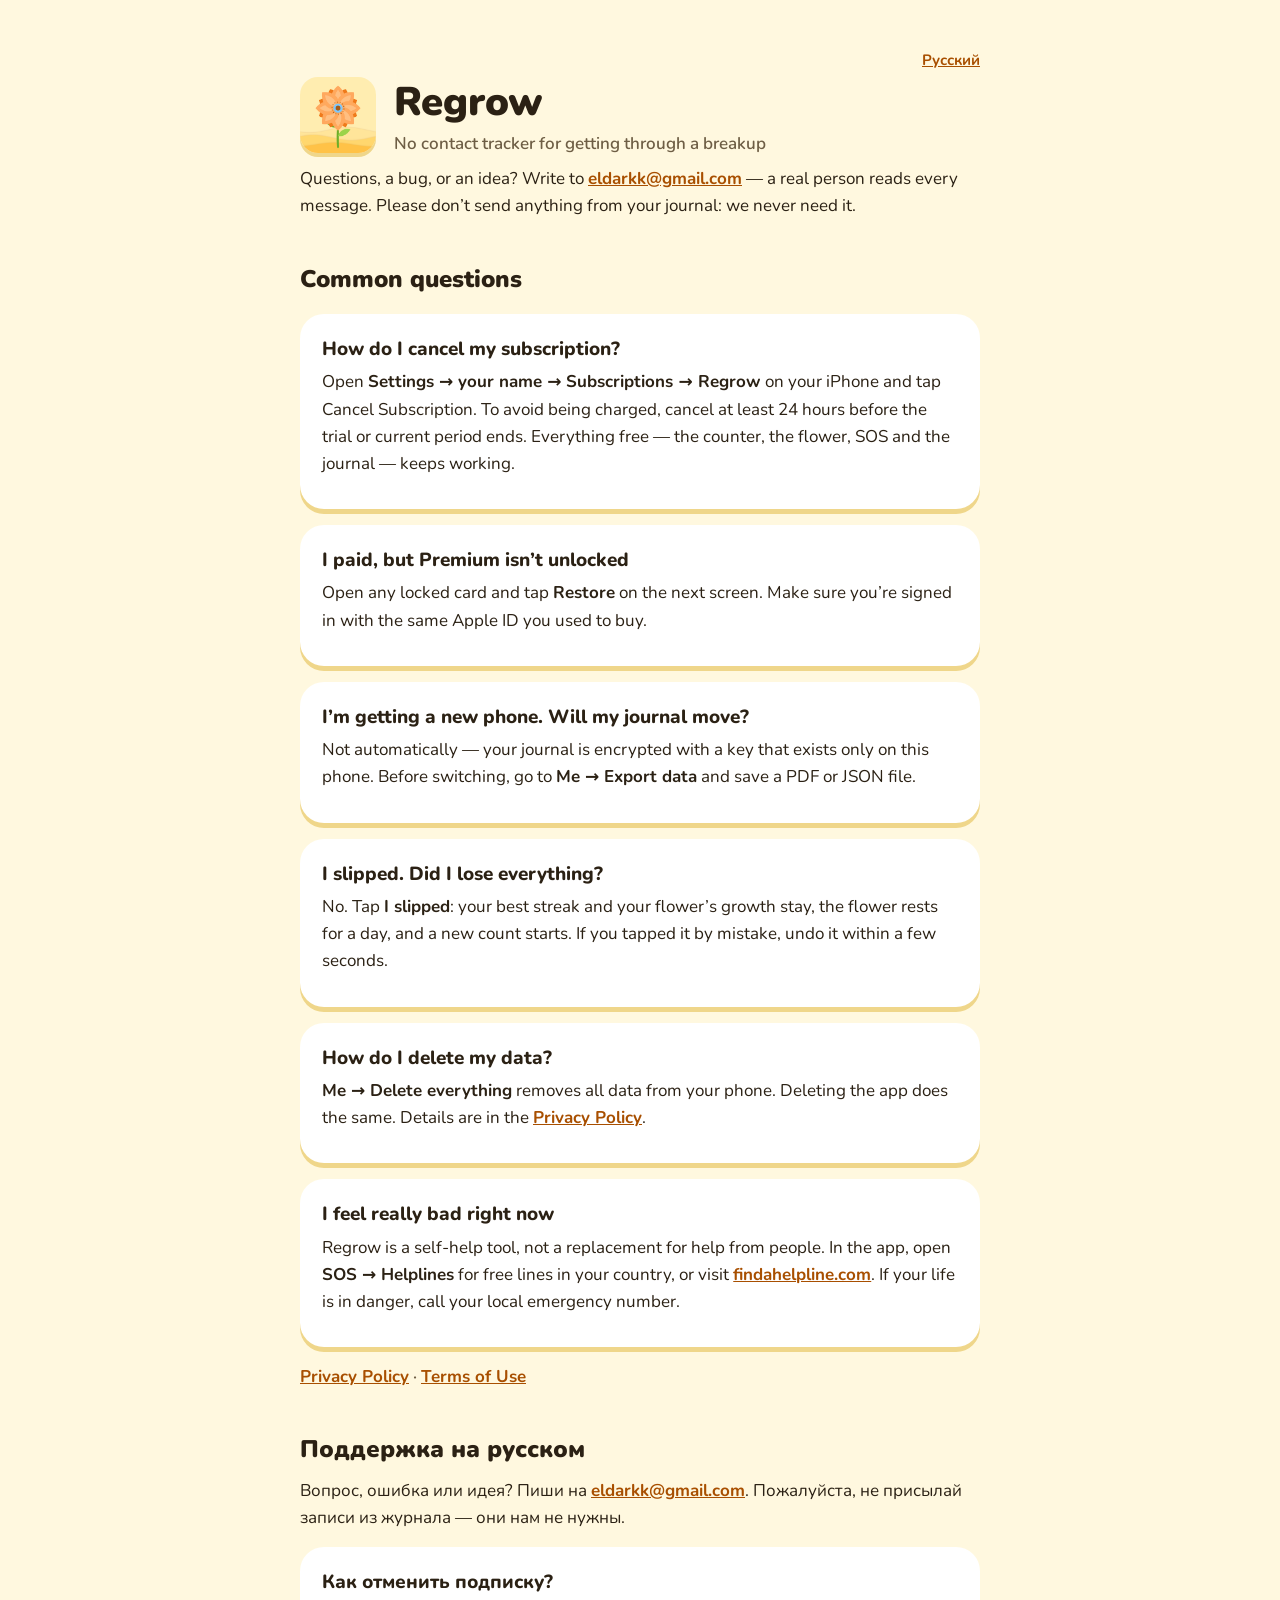
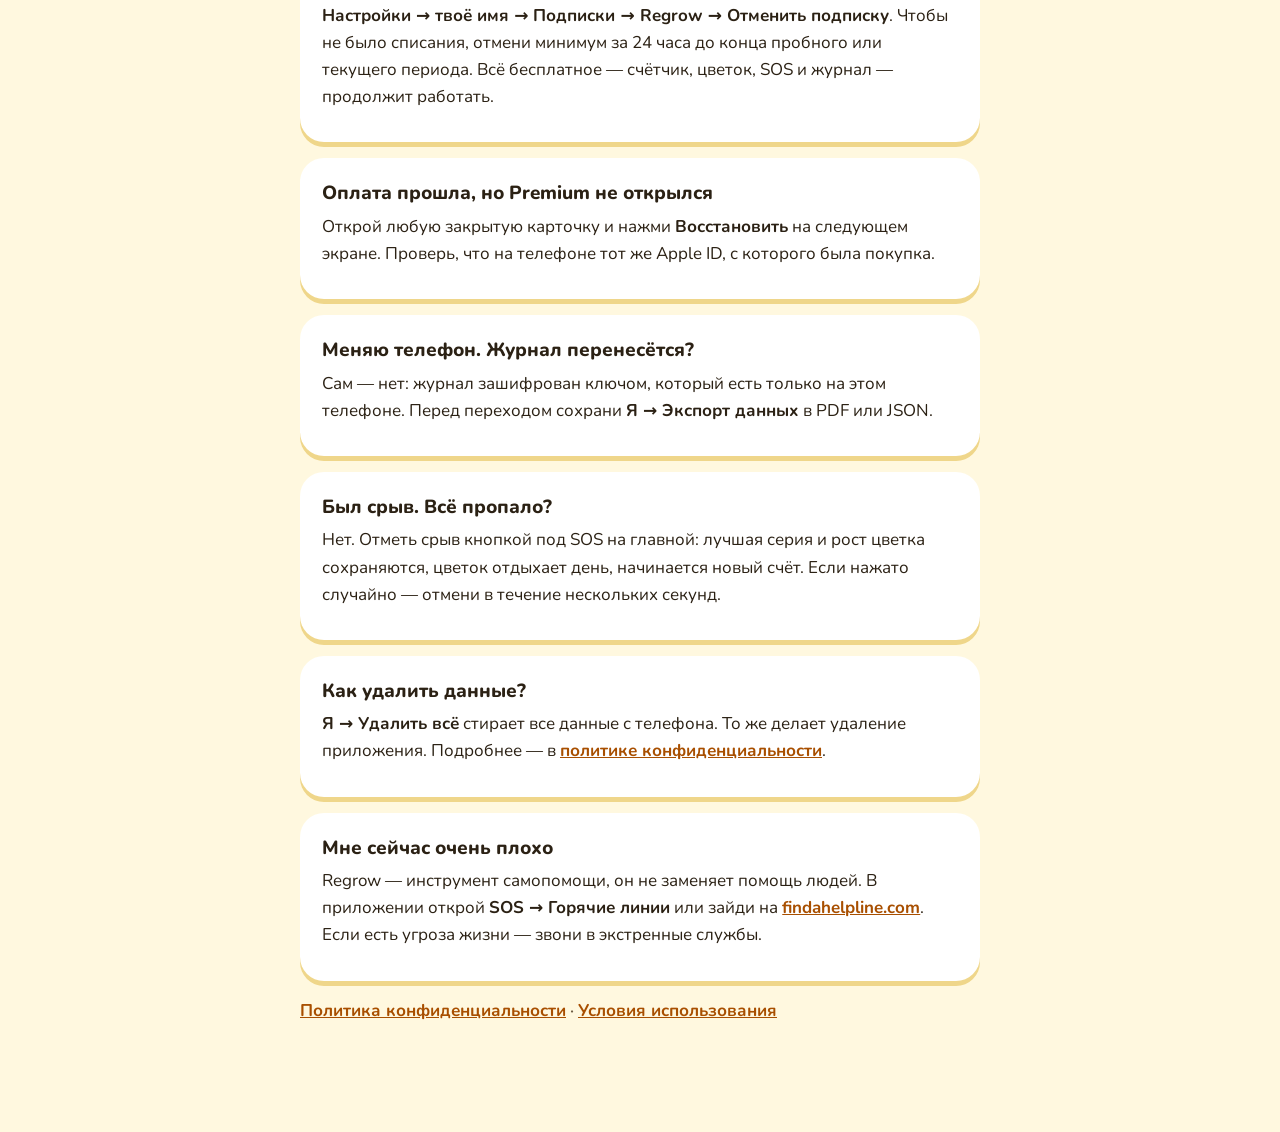
==== index.html @ fa697f2e "Regrow: privacy policy and support pages Co-Authored-By: Claude Opus 5.5 <noreply@anthropic.com>" ====
<!doctype html>
<html lang="en">
<head>
<meta charset="utf-8">
<meta name="viewport" content="width=device-width, initial-scale=1">
<title>Regrow — Support</title>
<link rel="stylesheet" href="style.css">
</head>
<body>
<main>
<p class="lang"><a href="#ru">Русский</a></p>
<div class="hero">
  <img src="icon.png" alt="">
  <div>
    <h1>Regrow</h1>
    <p class="meta" style="margin:0">No contact tracker for getting through a breakup</p>
  </div>
</div>

<p>Questions, a bug, or an idea? Write to <a href="mailto:eldarkk@gmail.com">eldarkk@gmail.com</a> — a real person reads every message. Please don’t send anything from your journal: we never need it.</p>

<h2>Common questions</h2>

<div class="card"><h3>How do I cancel my subscription?</h3>
<p>Open <em>Settings → your name → Subscriptions → Regrow</em> on your iPhone and tap Cancel Subscription. To avoid being charged, cancel at least 24 hours before the trial or current period ends. Everything free — the counter, the flower, SOS and the journal — keeps working.</p></div>

<div class="card"><h3>I paid, but Premium isn’t unlocked</h3>
<p>Open any locked card and tap <em>Restore</em> on the next screen. Make sure you’re signed in with the same Apple ID you used to buy.</p></div>

<div class="card"><h3>I’m getting a new phone. Will my journal move?</h3>
<p>Not automatically — your journal is encrypted with a key that exists only on this phone. Before switching, go to <em>Me → Export data</em> and save a PDF or JSON file.</p></div>

<div class="card"><h3>I slipped. Did I lose everything?</h3>
<p>No. Tap <em>I slipped</em>: your best streak and your flower’s growth stay, the flower rests for a day, and a new count starts. If you tapped it by mistake, undo it within a few seconds.</p></div>

<div class="card"><h3>How do I delete my data?</h3>
<p><em>Me → Delete everything</em> removes all data from your phone. Deleting the app does the same. Details are in the <a href="privacy.html">Privacy Policy</a>.</p></div>

<div class="card"><h3>I feel really bad right now</h3>
<p>Regrow is a self-help tool, not a replacement for help from people. In the app, open <em>SOS → Helplines</em> for free lines in your country, or visit <a href="https://findahelpline.com">findahelpline.com</a>. If your life is in danger, call your local emergency number.</p></div>

<p class="meta"><a href="privacy.html">Privacy Policy</a> · <a href="https://www.apple.com/legal/internet-services/itunes/dev/stdeula/">Terms of Use</a></p>

<h2 id="ru">Поддержка на русском</h2>
<p>Вопрос, ошибка или идея? Пиши на <a href="mailto:eldarkk@gmail.com">eldarkk@gmail.com</a>. Пожалуйста, не присылай записи из журнала — они нам не нужны.</p>

<div class="card"><h3>Как отменить подписку?</h3>
<p><em>Настройки → твоё имя → Подписки → Regrow → Отменить подписку</em>. Чтобы не было списания, отмени минимум за 24 часа до конца пробного или текущего периода. Всё бесплатное — счётчик, цветок, SOS и журнал — продолжит работать.</p></div>

<div class="card"><h3>Оплата прошла, но Premium не открылся</h3>
<p>Открой любую закрытую карточку и нажми <em>Восстановить</em> на следующем экране. Проверь, что на телефоне тот же Apple ID, с которого была покупка.</p></div>

<div class="card"><h3>Меняю телефон. Журнал перенесётся?</h3>
<p>Сам — нет: журнал зашифрован ключом, который есть только на этом телефоне. Перед переходом сохрани <em>Я → Экспорт данных</em> в PDF или JSON.</p></div>

<div class="card"><h3>Был срыв. Всё пропало?</h3>
<p>Нет. Отметь срыв кнопкой под SOS на главной: лучшая серия и рост цветка сохраняются, цветок отдыхает день, начинается новый счёт. Если нажато случайно — отмени в течение нескольких секунд.</p></div>

<div class="card"><h3>Как удалить данные?</h3>
<p><em>Я → Удалить всё</em> стирает все данные с телефона. То же делает удаление приложения. Подробнее — в <a href="privacy-ru.html">политике конфиденциальности</a>.</p></div>

<div class="card"><h3>Мне сейчас очень плохо</h3>
<p>Regrow — инструмент самопомощи, он не заменяет помощь людей. В приложении открой <em>SOS → Горячие линии</em> или зайди на <a href="https://findahelpline.com">findahelpline.com</a>. Если есть угроза жизни — звони в экстренные службы.</p></div>

<p class="meta"><a href="privacy-ru.html">Политика конфиденциальности</a> · <a href="https://www.apple.com/legal/internet-services/itunes/dev/stdeula/">Условия использования</a></p>
</main>
</body>
</html>
---- style.css ----
/* Страницы Regrow: палитра «Масло и мёд» (design/tokens.json). */
@import url('https://fonts.googleapis.com/css2?family=Nunito:wght@400;600;800;900&display=swap');

:root {
  --bg: #FFF8DF;
  --card: #FFFFFF;
  --tint: #FFEDB0;
  --line: #F0DFA8;
  --shadow: #EFD68A;
  --text: #2B2114;
  --muted: #6E5E45;
  --accent: #A84F00;
}

* { box-sizing: border-box; }

body {
  margin: 0;
  background: var(--bg);
  color: var(--text);
  font: 17px/1.6 'Nunito', system-ui, -apple-system, sans-serif;
  -webkit-font-smoothing: antialiased;
}

main {
  max-width: 720px;
  margin: 0 auto;
  padding: 48px 20px 80px;
}

h1 { font-weight: 900; font-size: 40px; line-height: 1.1; margin: 8px 0 6px; }
h2 { font-weight: 900; font-size: 24px; margin: 40px 0 8px; }
h3 { font-weight: 800; font-size: 19px; margin: 24px 0 4px; }
p, li { margin: 0 0 12px; }
ul { padding-left: 22px; }
a { color: var(--accent); font-weight: 700; }
em { font-style: normal; font-weight: 700; }

.meta { color: var(--muted); font-weight: 600; margin-bottom: 28px; }
.lang { text-align: right; margin: 0; font-size: 15px; }

.card {
  background: var(--card);
  border-radius: 24px;
  padding: 20px 22px;
  margin: 16px 0;
  box-shadow: 0 5px 0 var(--shadow);
}
.card h3 { margin-top: 0; }

.hero {
  display: flex; align-items: center; gap: 18px; margin-bottom: 8px;
}
.hero img { width: 76px; height: 76px; border-radius: 18px; box-shadow: 0 4px 0 var(--shadow); }

@media (max-width: 480px) {
  h1 { font-size: 32px; }
  main { padding-top: 32px; }
}
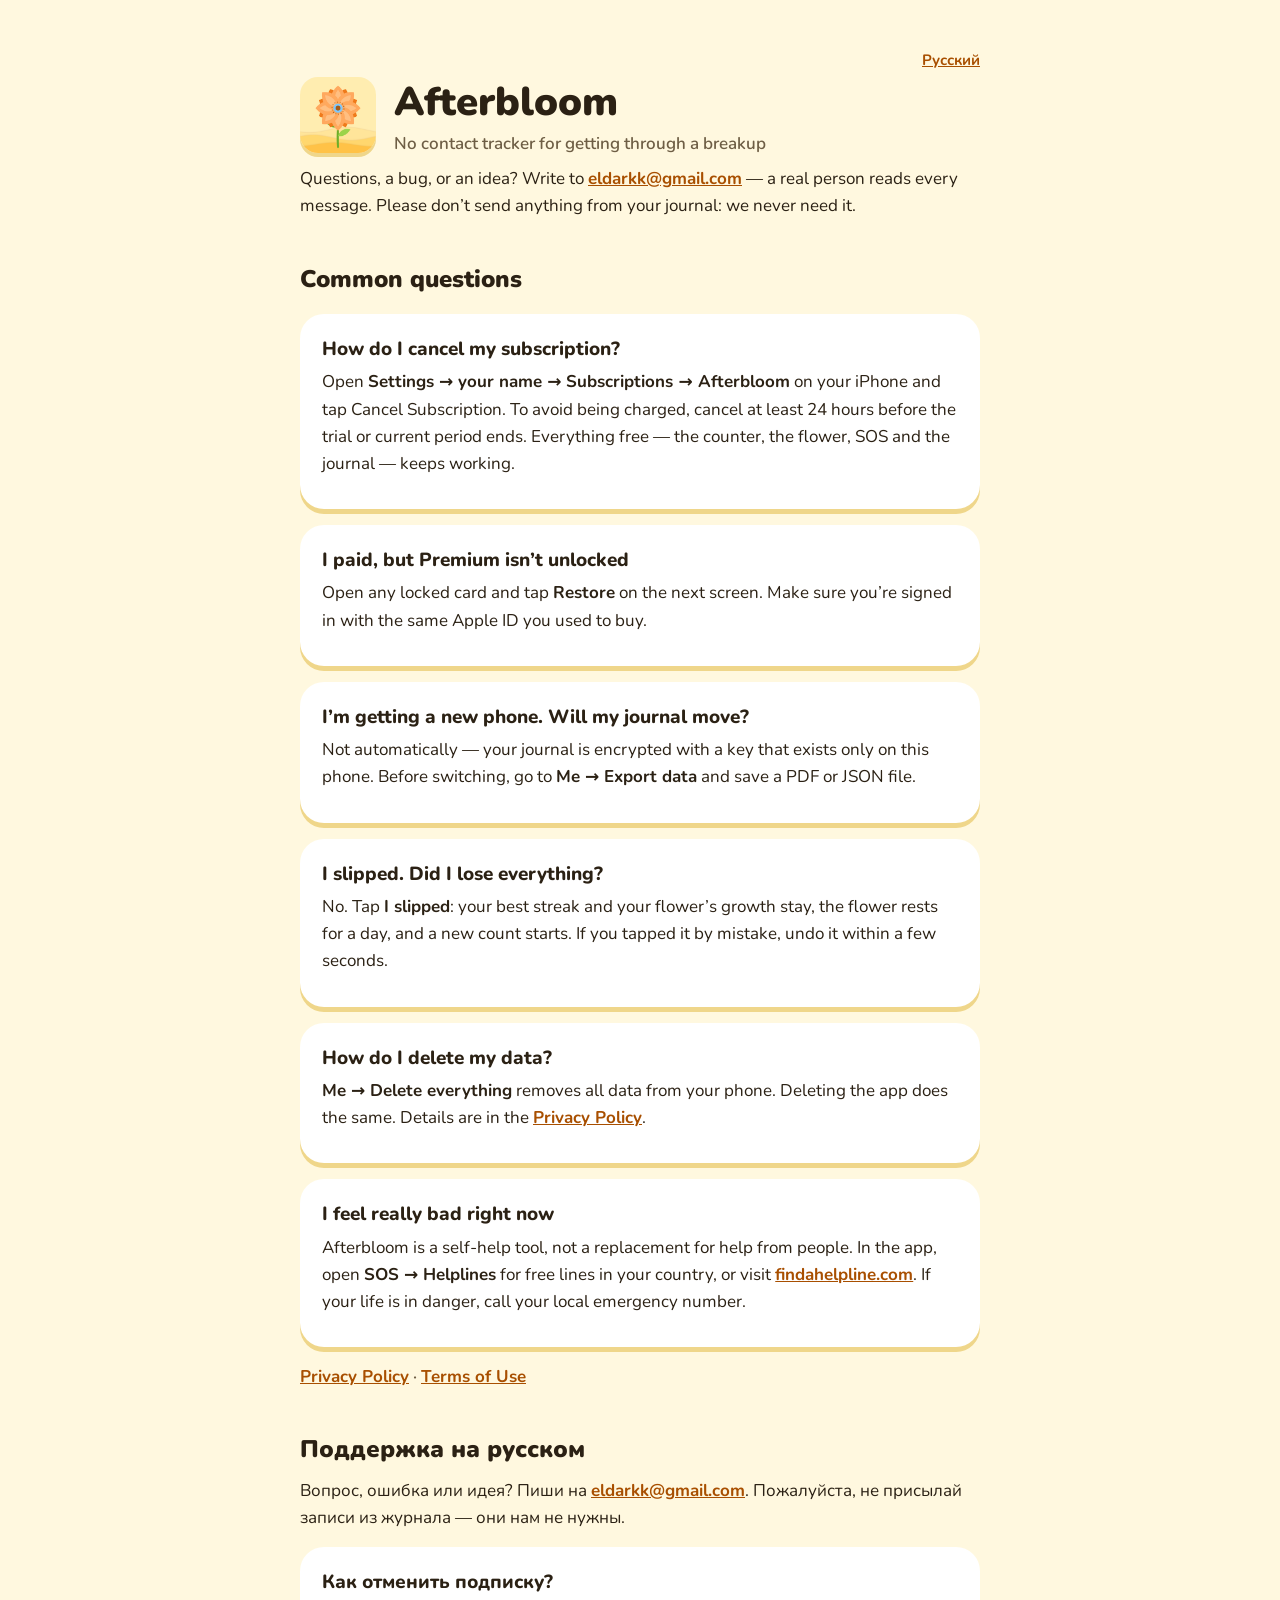
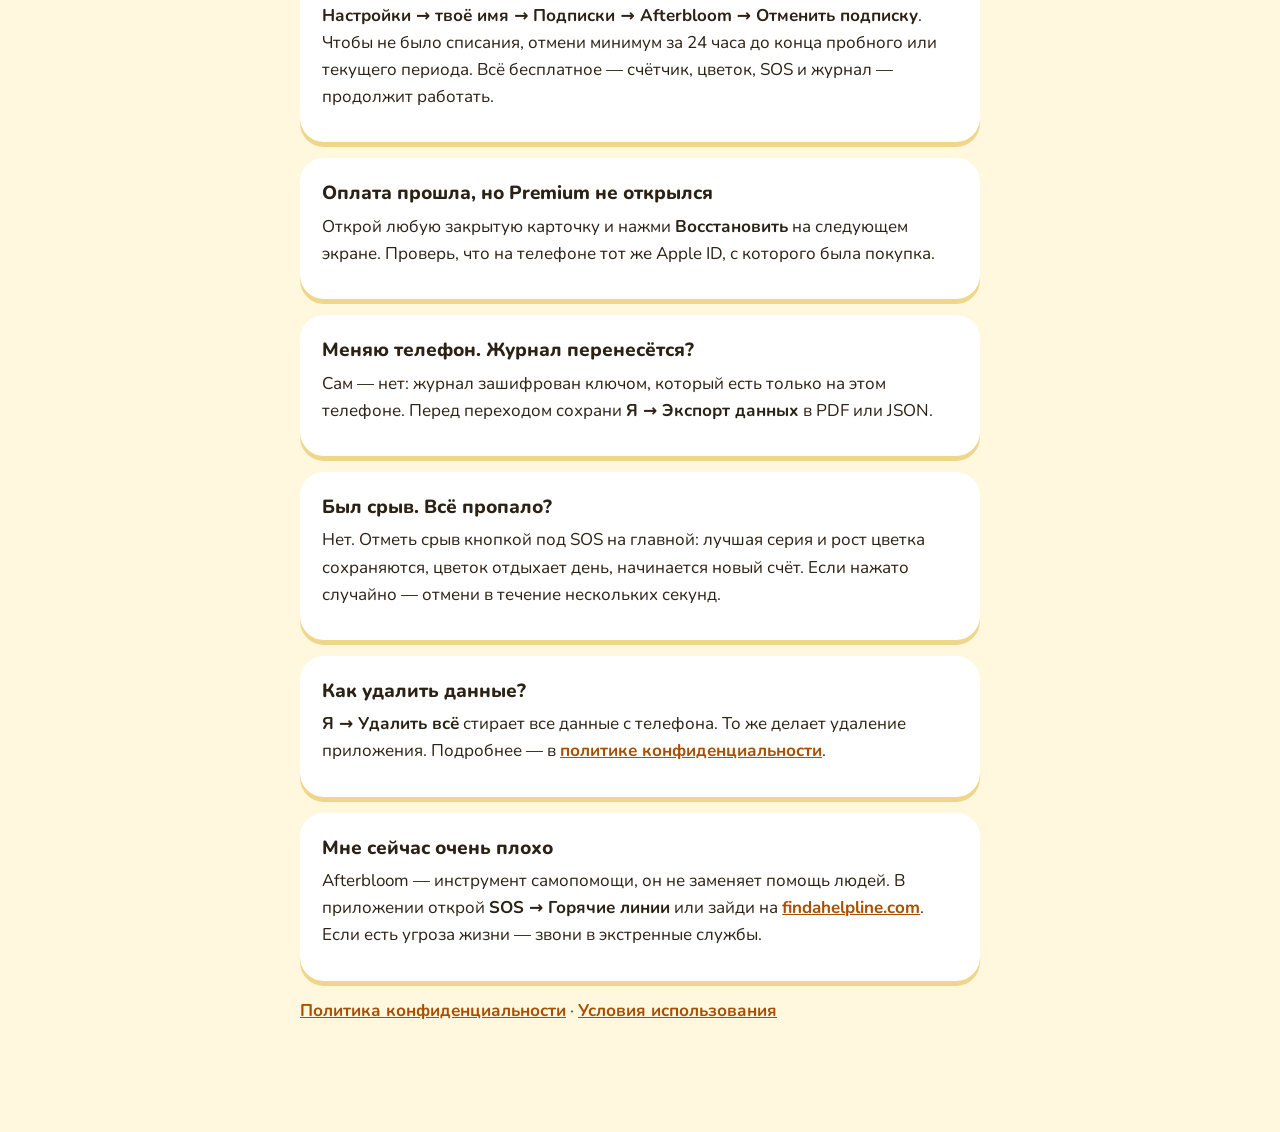
==== commit 024bce86: "Rename Regrow to Afterbloom Co-Authored-By: Claude Opus 5.5 <noreply@anthropic.com>" ====
--- a/index.html
+++ b/index.html
@@ -3,7 +3,7 @@
 <head>
 <meta charset="utf-8">
 <meta name="viewport" content="width=device-width, initial-scale=1">
-<title>Regrow — Support</title>
+<title>Afterbloom — Support</title>
 <link rel="stylesheet" href="style.css">
 </head>
 <body>
@@ -12,7 +12,7 @@
 <div class="hero">
   <img src="icon.png" alt="">
   <div>
-    <h1>Regrow</h1>
+    <h1>Afterbloom</h1>
     <p class="meta" style="margin:0">No contact tracker for getting through a breakup</p>
   </div>
 </div>
@@ -22,7 +22,7 @@
 <h2>Common questions</h2>
 
 <div class="card"><h3>How do I cancel my subscription?</h3>
-<p>Open <em>Settings → your name → Subscriptions → Regrow</em> on your iPhone and tap Cancel Subscription. To avoid being charged, cancel at least 24 hours before the trial or current period ends. Everything free — the counter, the flower, SOS and the journal — keeps working.</p></div>
+<p>Open <em>Settings → your name → Subscriptions → Afterbloom</em> on your iPhone and tap Cancel Subscription. To avoid being charged, cancel at least 24 hours before the trial or current period ends. Everything free — the counter, the flower, SOS and the journal — keeps working.</p></div>
 
 <div class="card"><h3>I paid, but Premium isn’t unlocked</h3>
 <p>Open any locked card and tap <em>Restore</em> on the next screen. Make sure you’re signed in with the same Apple ID you used to buy.</p></div>
@@ -37,7 +37,7 @@
 <p><em>Me → Delete everything</em> removes all data from your phone. Deleting the app does the same. Details are in the <a href="privacy.html">Privacy Policy</a>.</p></div>
 
 <div class="card"><h3>I feel really bad right now</h3>
-<p>Regrow is a self-help tool, not a replacement for help from people. In the app, open <em>SOS → Helplines</em> for free lines in your country, or visit <a href="https://findahelpline.com">findahelpline.com</a>. If your life is in danger, call your local emergency number.</p></div>
+<p>Afterbloom is a self-help tool, not a replacement for help from people. In the app, open <em>SOS → Helplines</em> for free lines in your country, or visit <a href="https://findahelpline.com">findahelpline.com</a>. If your life is in danger, call your local emergency number.</p></div>
 
 <p class="meta"><a href="privacy.html">Privacy Policy</a> · <a href="https://www.apple.com/legal/internet-services/itunes/dev/stdeula/">Terms of Use</a></p>
 
@@ -45,7 +45,7 @@
 <p>Вопрос, ошибка или идея? Пиши на <a href="mailto:eldarkk@gmail.com">eldarkk@gmail.com</a>. Пожалуйста, не присылай записи из журнала — они нам не нужны.</p>
 
 <div class="card"><h3>Как отменить подписку?</h3>
-<p><em>Настройки → твоё имя → Подписки → Regrow → Отменить подписку</em>. Чтобы не было списания, отмени минимум за 24 часа до конца пробного или текущего периода. Всё бесплатное — счётчик, цветок, SOS и журнал — продолжит работать.</p></div>
+<p><em>Настройки → твоё имя → Подписки → Afterbloom → Отменить подписку</em>. Чтобы не было списания, отмени минимум за 24 часа до конца пробного или текущего периода. Всё бесплатное — счётчик, цветок, SOS и журнал — продолжит работать.</p></div>
 
 <div class="card"><h3>Оплата прошла, но Premium не открылся</h3>
 <p>Открой любую закрытую карточку и нажми <em>Восстановить</em> на следующем экране. Проверь, что на телефоне тот же Apple ID, с которого была покупка.</p></div>
@@ -60,7 +60,7 @@
 <p><em>Я → Удалить всё</em> стирает все данные с телефона. То же делает удаление приложения. Подробнее — в <a href="privacy-ru.html">политике конфиденциальности</a>.</p></div>
 
 <div class="card"><h3>Мне сейчас очень плохо</h3>
-<p>Regrow — инструмент самопомощи, он не заменяет помощь людей. В приложении открой <em>SOS → Горячие линии</em> или зайди на <a href="https://findahelpline.com">findahelpline.com</a>. Если есть угроза жизни — звони в экстренные службы.</p></div>
+<p>Afterbloom — инструмент самопомощи, он не заменяет помощь людей. В приложении открой <em>SOS → Горячие линии</em> или зайди на <a href="https://findahelpline.com">findahelpline.com</a>. Если есть угроза жизни — звони в экстренные службы.</p></div>
 
 <p class="meta"><a href="privacy-ru.html">Политика конфиденциальности</a> · <a href="https://www.apple.com/legal/internet-services/itunes/dev/stdeula/">Условия использования</a></p>
 </main>
--- a/style.css
+++ b/style.css
@@ -1,4 +1,4 @@
-/* Страницы Regrow: палитра «Масло и мёд» (design/tokens.json). */
+/* Страницы Afterbloom: палитра «Масло и мёд» (design/tokens.json). */
 @import url('https://fonts.googleapis.com/css2?family=Nunito:wght@400;600;800;900&display=swap');
 
 :root {
